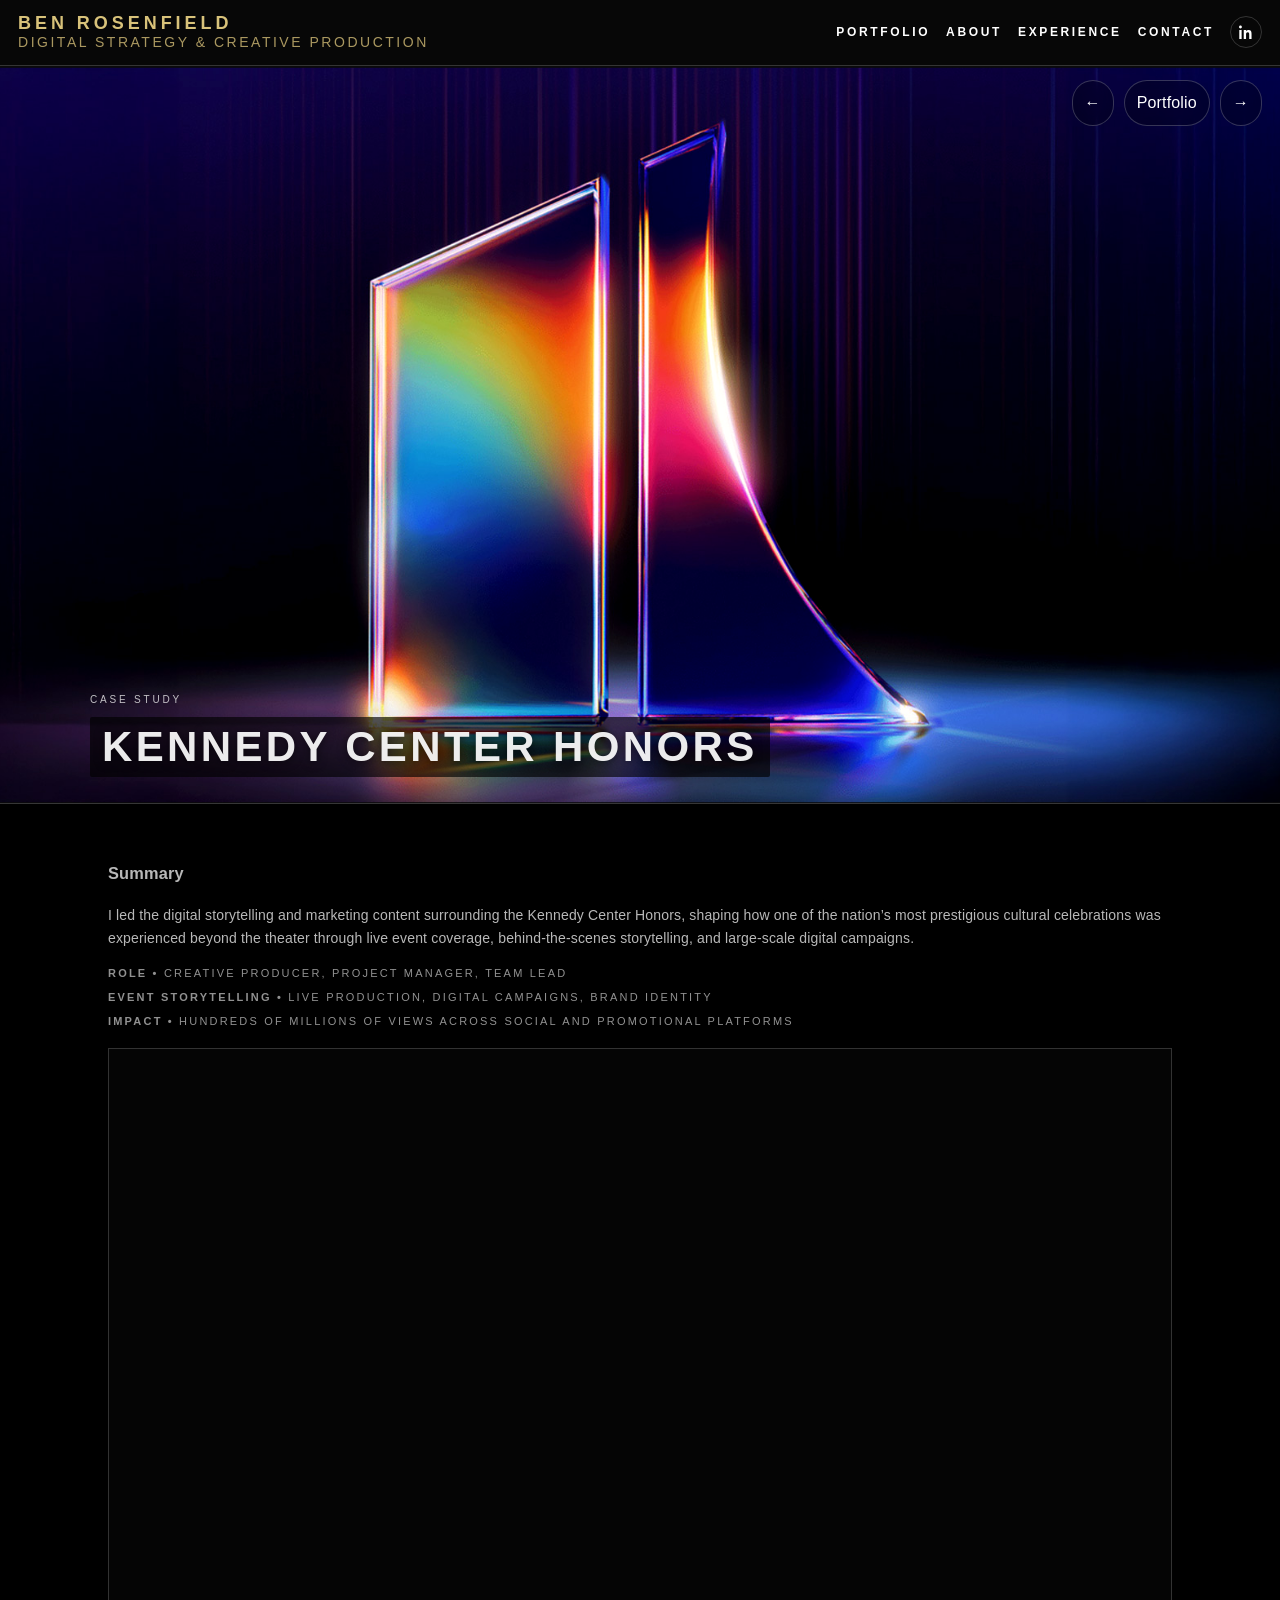
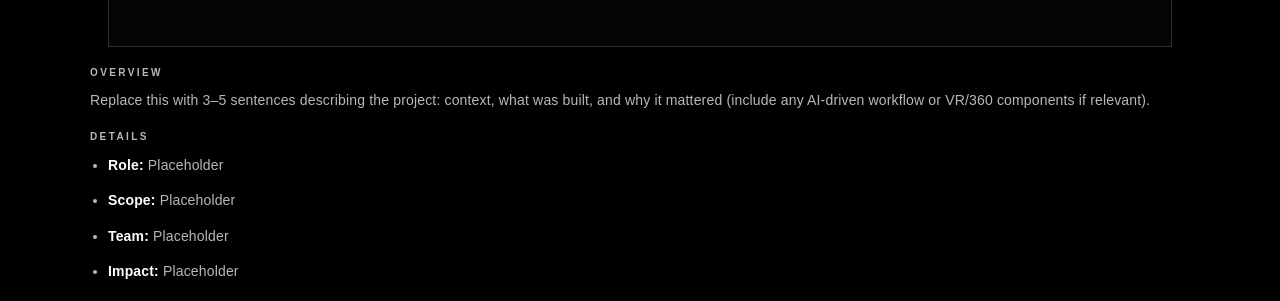
==== project-6.html @ 3759cb50 "Add files via upload" ====
<!doctype html>
<html lang="en"><head>
<meta charset="utf-8"/><meta name="viewport" content="width=device-width, initial-scale=1"/><meta name="robots" content="noindex, nofollow"/>
<title>Ben Rosenfield — Kennedy Center Honors</title><link rel="stylesheet" href="styles.css"/></head>
<body>
<a class="skip" href="#main">Skip to content</a>

  <header class="header">
    <div class="brandwrap">
      <a href="index.html" class="brand">BEN ROSENFIELD</a>
      <div class="tagline">Digital Strategy &amp; Creative Production</div>
    </div>
    <nav class="nav" aria-label="Primary">
      <a href="index.html">Portfolio</a>
      <a href="about.html">About</a>
      <a href="experience.html">Experience</a>
      <a href="contact.html">Contact</a>
      <a href="https://www.linkedin.com/in/brosenfield/" class="pill pill--icon" aria-label="LinkedIn"><svg aria-hidden="true" viewBox="0 0 24 24" focusable="false"><path d="M4.98 3.5C4.98 4.88 3.9 6 2.5 6S0 4.88 0 3.5 1.08 1 2.5 1s2.48 1.12 2.48 2.5zM0.5 8.5h4V24h-4V8.5zM8.5 8.5h3.8v2.1h.1c.5-1 1.9-2.1 4-2.1 4.3 0 5.1 2.8 5.1 6.5V24h-4v-7.5c0-1.8 0-4.1-2.5-4.1s-2.9 1.9-2.9 4V24h-4V8.5z"/></svg></a>
    </nav>
  </header>

<main id="main">
  
  <section class="cover-bleed">
    <div class="project-cover" aria-label="Project cover image">
      <img src="images/project-6.jpg" alt="Kennedy Center Honors cover" />
      <div class="cover-nav" aria-label="Project navigation">
        <a href="project-5.html" aria-label="Previous project">←</a>
        <a href="index.html" aria-label="Back to home">Portfolio</a>
        <a href="project-7.html" aria-label="Next project">→</a>
      </div>
      <div class="cover-inner">
        <div class="cover-max">
          <p class="cover-kicker">Case Study</p>
          <h1 class="cover-title"><span class="cover-title-box">Kennedy Center Honors</span></h1>
        </div>
      </div>
    </div>
  </section>
<section class="section" style="padding-top:22px;">
      <div class="project-meta">
        <h3>Summary</h3>
        <p>I led the digital storytelling and marketing content surrounding the Kennedy Center Honors, shaping how one of the nation’s most prestigious cultural celebrations was experienced beyond the theater through live event coverage, behind-the-scenes storytelling, and large-scale digital campaigns.</p>
        <div class="meta-row meta-row--stack">
          <span><strong>Role •</strong> Creative Producer, Project Manager, Team Lead</span>
          <span><strong>Event Storytelling •</strong> Live Production, Digital Campaigns, Brand Identity</span>
          <span><strong>Impact •</strong> Hundreds of millions of views across social and promotional platforms</span>
        </div>
      
      <div class="embed">
        <div class="embed__frame">
          <iframe
            src="https://www.youtube.com/embed/rbUZBGkKO9M"
            title="YouTube video player"
            loading="lazy"
            allow="accelerometer; autoplay; clipboard-write; encrypted-media; gyroscope; picture-in-picture; web-share"
            referrerpolicy="strict-origin-when-cross-origin"
            allowfullscreen
          ></iframe>
        </div>
      </div>
</div>

    <div class="project-body project-body--stack">
      <div class="panel">
        <h3>Overview</h3>
        <p>Replace this with 3–5 sentences describing the project: context, what was built, and why it mattered (include any AI-driven workflow or VR/360 components if relevant).</p>
      </div>
      <div class="panel">
        <h3>Details</h3>
        <ul>
          <li><strong>Role:</strong> Placeholder</li>
          <li><strong>Scope:</strong> Placeholder</li>
          <li><strong>Team:</strong> Placeholder</li>
          <li><strong>Impact:</strong> Placeholder</li>
        </ul>
      </div>
    </div>
  </section>
</main>
</body></html>
---- styles.css ----
:root{
  --bg:#000000; --fg:#ffffff; --muted:rgba(255,255,255,.72); --hair:rgba(255,255,255,.18); --max:1100px;
}
*{box-sizing:border-box}
html{scroll-behavior:smooth}
body{
  margin:0;
  background:var(--bg);
  color:var(--fg);
  font-family:"Suisse Int'l","Helvetica Neue",Helvetica,Arial,sans-serif;
  line-height:1.5;
  font-weight:400;
  letter-spacing:.01em;
}
a{color:var(--fg);text-decoration:none}
a:hover{opacity:.9}
.skip{position:absolute;left:-999px;top:auto;width:1px;height:1px;overflow:hidden}
.skip:focus{left:16px;top:16px;width:auto;height:auto;padding:10px 12px;background:#fff;color:#000;z-index:9999}
.header{position:sticky;top:0;z-index:10;display:flex;align-items:center;justify-content:space-between;gap:18px;padding:14px 18px;border-bottom:1px solid var(--hair);background:rgba(8,8,8,.9);backdrop-filter:blur(10px)}
.brandwrap{display:flex;flex-direction:column;gap:2px}
.brand{font-weight:600;letter-spacing:.22em;text-transform:uppercase;font-size:18px;line-height:1;color:#d8c27a}
.tagline{color:rgba(216,194,122,.78);font-size:14px;letter-spacing:.18em;text-transform:uppercase;line-height:1.2}
.nav{display:flex;gap:16px;flex-wrap:wrap;align-items:center}
.nav a{font-size:12px;letter-spacing:.22em;text-transform:uppercase;color:var(--fg);font-weight:700}
.nav a:hover{color:rgba(255,255,255,.85)}
.nav a[aria-current="page"]{color:#d8c27a}
.nav .pill{border:1px solid var(--hair);padding:8px 10px;border-radius:999px}
.nav .pill--icon{display:inline-flex;align-items:center;justify-content:center;padding:8px;width:32px;height:32px}
.nav .pill--icon svg{width:14px;height:14px;fill:currentColor}
.hero{padding:34px 18px 18px;border-bottom:1px solid var(--hair)}
.hero__inner{max-width:none;margin:0}
.hero h1{margin:0;font-size:42px;letter-spacing:.02em;font-weight:600}
.hero__sub{margin:8px 0 0;color:var(--muted);font-size:13px;max-width:none;letter-spacing:.02em}
.section{padding:46px 18px 18px;border-bottom:none}
.section--flush{padding-top:0}
.section__head{max-width:var(--max);margin:0 auto 18px}
.section h2{margin:0;font-size:18px;font-weight:600;letter-spacing:.14em;text-transform:uppercase}
.subhead{margin:8px 0 0;color:var(--muted);max-width:80ch;letter-spacing:.02em;font-size:12px}
.bleed{width:100vw;margin-left:calc(50% - 50vw);margin-right:calc(50% - 50vw)}
.grid{display:grid;grid-template-columns:repeat(2,1fr);gap:2px;background:var(--hair)}
@media (max-width: 700px){.grid{grid-template-columns:1fr} .hero h1{font-size:44px}}}

.card{display:block;background:rgba(255,255,255,.02)}
.card__media{aspect-ratio:16/9;overflow:hidden;position:relative;background:linear-gradient(135deg,rgba(255,255,255,.06),rgba(255,255,255,.02))}
.card__media img{width:100%;height:100%;object-fit:cover;transform:scale(1.02);transition:transform .35s ease,opacity .35s ease,filter .35s ease;opacity:.92;filter:saturate(.9) contrast(1.02)}
.card:hover .card__media img{transform:scale(1.06);opacity:1;filter:saturate(1) contrast(1.06)}
.overlay{
  position:absolute;
  left:14px;
  bottom:14px;
  width:fit-content;
  max-width:calc(100% - 28px);
  font-size:12px;
  font-weight:700;
  font-family:"Space Grotesk","Suisse Int'l","Helvetica Neue",Helvetica,Arial,sans-serif;
  letter-spacing:.22em;
  text-transform:uppercase;
  color:rgba(255,255,255,.92);
  text-shadow:0 1px 10px rgba(0,0,0,.6);
  background:rgba(0,0,0,.65);
  padding:8px 10px;
  border-radius:2px;
}
.card__title{padding:14px 18px 16px;font-size:12px;letter-spacing:.14em;text-transform:uppercase;border-top:1px solid var(--hair);color:var(--muted)}
.card:hover .card__title{color:var(--fg)}
.project-hero{padding:40px 18px 18px;border-bottom:1px solid var(--hair)}
.project-hero__inner{max-width:var(--max);margin:0 auto;display:flex;justify-content:space-between;gap:18px;flex-wrap:wrap;align-items:flex-end}
.project-hero h1{margin:0;font-size:28px;font-weight:600;letter-spacing:.06em;text-transform:uppercase}
.project-nav{display:flex;gap:10px;align-items:center}
.arrow{border:1px solid var(--hair);padding:10px 12px;border-radius:999px;color:var(--fg)}
.arrow:hover{background:rgba(255,255,255,.06)}
.project-media{max-width:var(--max);margin:18px auto 0;border:1px solid var(--hair);background:rgba(255,255,255,.02);aspect-ratio:16/9;overflow:hidden}
.project-media img{width:100%;height:100%;object-fit:cover;display:block}
.project-body{max-width:var(--max);margin:18px auto 0;display:grid;grid-template-columns:1.2fr .8fr;gap:18px}
.project-body--stack{grid-template-columns:1fr}
@media (max-width: 900px){.project-body{grid-template-columns:1fr}}
.panel{border:none;background:transparent;padding:0}
.panel h3{margin:0 0 10px;font-size:10px;letter-spacing:.24em;text-transform:uppercase;color:var(--muted);font-weight:700}
.panel p{margin:0;color:var(--muted);font-size:14px;line-height:1.55}
.panel ul{margin:10px 0 0;padding-left:18px;color:var(--muted);font-size:14px;line-height:1.65}
.panel ul > li{margin-top:12px}
.panel ul > li:first-child{margin-top:0}
.panel ul ul{margin-top:8px}
.panel strong{color:var(--fg)}
.about-wrap{max-width:var(--max);margin:0 auto;display:grid;grid-template-columns:.9fr 1.1fr;gap:18px;align-items:stretch}
.about-top .block h3:not(:first-child){margin-top:28px}
@media (max-width: 900px){.about-wrap{grid-template-columns:1fr}}
.photo{border:none;background:transparent;overflow:hidden;display:flex}
.photo img{width:100%;height:100%;object-fit:cover;display:block}
.block{border:none;background:transparent;padding:0}
.block h3{margin:0 0 10px;font-size:10px;letter-spacing:.24em;text-transform:uppercase;color:var(--muted);font-weight:700}
.block p{margin:0;color:var(--muted);font-size:14px;line-height:1.65}
.block ul{margin:10px 0 0;color:var(--muted);font-size:14px;line-height:1.65}
.linkedin-link{display:inline-flex;align-items:center;gap:8px;color:var(--fg);letter-spacing:.16em;text-transform:uppercase;font-size:10px}
.linkedin-link svg{width:18px;height:18px;fill:currentColor}
.awards-image{margin-top:14px;border:none;padding:0;background:transparent}
.awards-image img{width:92%;height:auto;display:block;margin:0 auto}
.logo-grid{display:grid;grid-template-columns:repeat(4,1fr);gap:10px}
@media (max-width: 900px){.logo-grid{grid-template-columns:repeat(3,1fr)}}
@media (max-width: 600px){.logo-grid{grid-template-columns:repeat(2,1fr)}}
.logo{border:1px solid var(--hair);background:rgba(255,255,255,.02);aspect-ratio:16/9;display:grid;place-items:center;overflow:hidden}
.logo img{max-width:80%;max-height:70%;opacity:.9;filter:grayscale(10%) contrast(1.05)}
.form{max-width:var(--max);margin:0 auto;border:none;padding:0;background:transparent}
.field{display:grid;gap:6px;margin-bottom:12px}
label{color:var(--muted);font-size:10px;letter-spacing:.22em;text-transform:uppercase}
input,textarea{width:100%;background:rgba(255,255,255,.02);border:1px solid var(--hair);color:var(--fg);padding:12px 12px;font-size:14px;outline:none}
input:focus,textarea:focus{border-color:rgba(242,242,242,.35)}
textarea{min-height:140px;resize:vertical}
.actions{display:flex;gap:12px;flex-wrap:wrap;align-items:center}
button{background:rgba(255,255,255,.10);border:1px solid rgba(255,255,255,.22);color:var(--fg);padding:12px 14px;letter-spacing:.20em;text-transform:uppercase;font-size:10px;cursor:pointer}
button:hover{background:rgba(255,255,255,.14)}
.footer{padding:18px;display:flex;justify-content:space-between;gap:18px;flex-wrap:wrap;color:var(--muted)}
.footer a{color:var(--muted)}

.content{max-width:var(--max);margin:0 auto;display:grid;gap:18px}
.content--two{grid-template-columns:1fr 1fr}
@media (max-width: 900px){.content--two{grid-template-columns:1fr}}
.rule{border-top:1px solid var(--hair); margin:0}

@keyframes logo-strip-scroll{
  0%{transform:translateX(0)}
  100%{transform:translateX(-50%)}
}
.logo-strip{
  border-top:none;
  border-bottom:1px solid var(--hair);
  background:rgba(255,255,255,.02);
  padding:18px 0 10px;
  overflow:hidden;
}
.logo-strip__track{
  display:flex;
  width:max-content;
  animation:logo-strip-scroll 80s linear infinite;
  padding:0 18px;
}
.logo-strip__track img{
  height:72px;
  width:auto;
  display:block;
  opacity:.92;
}
@media (max-width: 700px){
  .logo-strip__track img{height:56px}
  .logo-strip__track{animation-duration:100s}
}


/* GoodFight-style project cover */
.cover-bleed{width:100vw;margin-left:calc(50% - 50vw);margin-right:calc(50% - 50vw)}
.project-cover{
  position:relative;
  height:min(82vh, 820px);
  border-bottom:1px solid var(--hair);
  overflow:hidden;
  background: #0a0a0a;
}
.project-cover img{
  position:absolute; inset:0;
  width:100%; height:100%;
  object-fit:contain;
  transform:scale(1.02);
  filter:saturate(.95) contrast(1.05);
}
.project-cover::after{
  content:"";
  position:absolute; inset:0;
  background:none;
}
.cover-inner{
  position:relative;
  height:100%;
  display:flex;
  flex-direction:column;
  justify-content:flex-end;
  padding:22px 18px 26px;
}
.cover-max{max-width:var(--max); margin:0 auto; width:100%}
.cover-kicker{
  color:rgba(242,242,242,.78);
  font-size:10px;
  letter-spacing:.28em;
  text-transform:uppercase;
  margin:0 0 10px;
}
.cover-title{
  margin:0;
  font-size:42px;
  font-weight:600;
  letter-spacing:.08em;
  line-height:1.05;
  text-transform:uppercase;
}
.cover-title-box{
  display:inline-block;
  background:rgba(0,0,0,.65);
  color:rgba(255,255,255,.92);
  padding:8px 12px;
  border-radius:2px;
  text-shadow:0 1px 10px rgba(0,0,0,.6);
}
@media (max-width: 700px){ .cover-title{font-size:32px} }

.cover-nav{
  position:absolute;
  top:14px;
  right:18px;
  display:flex;
  gap:10px;
  z-index:2;
}
.cover-nav a{
  border:1px solid rgba(242,242,242,.22);
  background:rgba(0,0,0,.25);
  padding:10px 12px;
  border-radius:999px;
  color:var(--fg);
  backdrop-filter: blur(8px);
}
.cover-nav a:hover{background:rgba(0,0,0,.40)}

/* Make project section feel like a quiet caption area */
.project-meta{
  max-width:var(--max);
  margin:0 auto;
  padding:18px 18px 0;
  color:var(--muted);
  font-size:14px;
  line-height:1.65;
}
.project-meta .meta-row{
  display:flex;
  gap:10px;
  flex-wrap:wrap;
  font-size:11px;
  letter-spacing:.20em;
  text-transform:uppercase;
  color:rgba(242,242,242,.60);
  margin-top:10px;
}
.project-meta .meta-row--stack{
  flex-direction:column;
  align-items:flex-start;
  gap:6px;
}

/* Tighter hero variant (used on About) */
.hero--tight{padding:34px 18px 18px;border-bottom:1px solid var(--hair)}
.hero--tight .hero__inner{max-width:none;margin:0}
.hero--tight h1{font-size:40px}
.hero--tight .hero__sub{font-size:13px;max-width:none}
@media (max-width: 700px){ .hero--tight h1{font-size:32px} }

/* Global tighter hero */
@media (max-width: 700px){ .hero h1{font-size:32px} }

/* About page layout */
.about-card{max-width:var(--max);margin:0 auto;border:3px solid #ffffff;background:rgba(255,255,255,.02);padding:16px}
.about-top{display:grid;grid-template-columns:.9fr 1.1fr;gap:18px;align-items:stretch}
.about-bottom{max-width:var(--max);margin:18px auto 0;display:grid;grid-template-columns:1fr 1fr;gap:18px;align-items:start}
@media (max-width: 900px){
  .about-top{grid-template-columns:1fr}
  .about-bottom{grid-template-columns:1fr}
}

/* Responsive video embed */
.embed{
  max-width:var(--max);
  margin:18px auto 0;
}
.embed__frame{
  border:1px solid var(--hair);
  background:rgba(255,255,255,.02);
  aspect-ratio:16 / 9;
  overflow:hidden;
}
.playlist-player{display:grid;gap:14px}
.playlist-strip{
  display:flex;
  gap:8px;
  overflow-x:auto;
  padding:10px 18px 14px;
  scroll-snap-type:x mandatory;
}
.playlist-tile{
  scroll-snap-align:start;
  flex:0 0 260px;
  border:1px solid rgba(255,255,255,.08);
  background:rgba(255,255,255,.015);
  padding:10px;
  display:grid;
  gap:8px;
  text-align:left;
  color:var(--fg);
  cursor:pointer;
}
.playlist-tile img{
  width:100%;
  height:auto;
  display:block;
  border-radius:2px;
}
.playlist-tile span{
  font-size:13px;
  letter-spacing:.10em;
  text-transform:uppercase;
  font-weight:700;
}
.playlist-tile.is-active{
  border-color:rgba(255,255,255,.22);
  background:rgba(255,255,255,.04);
}
.embed__frame iframe{
  width:100%;
  height:100%;
  border:0;
  display:block;
}
.embed__note{
  margin:10px 0 0;
  color:var(--muted);
  font-size:13px;
}
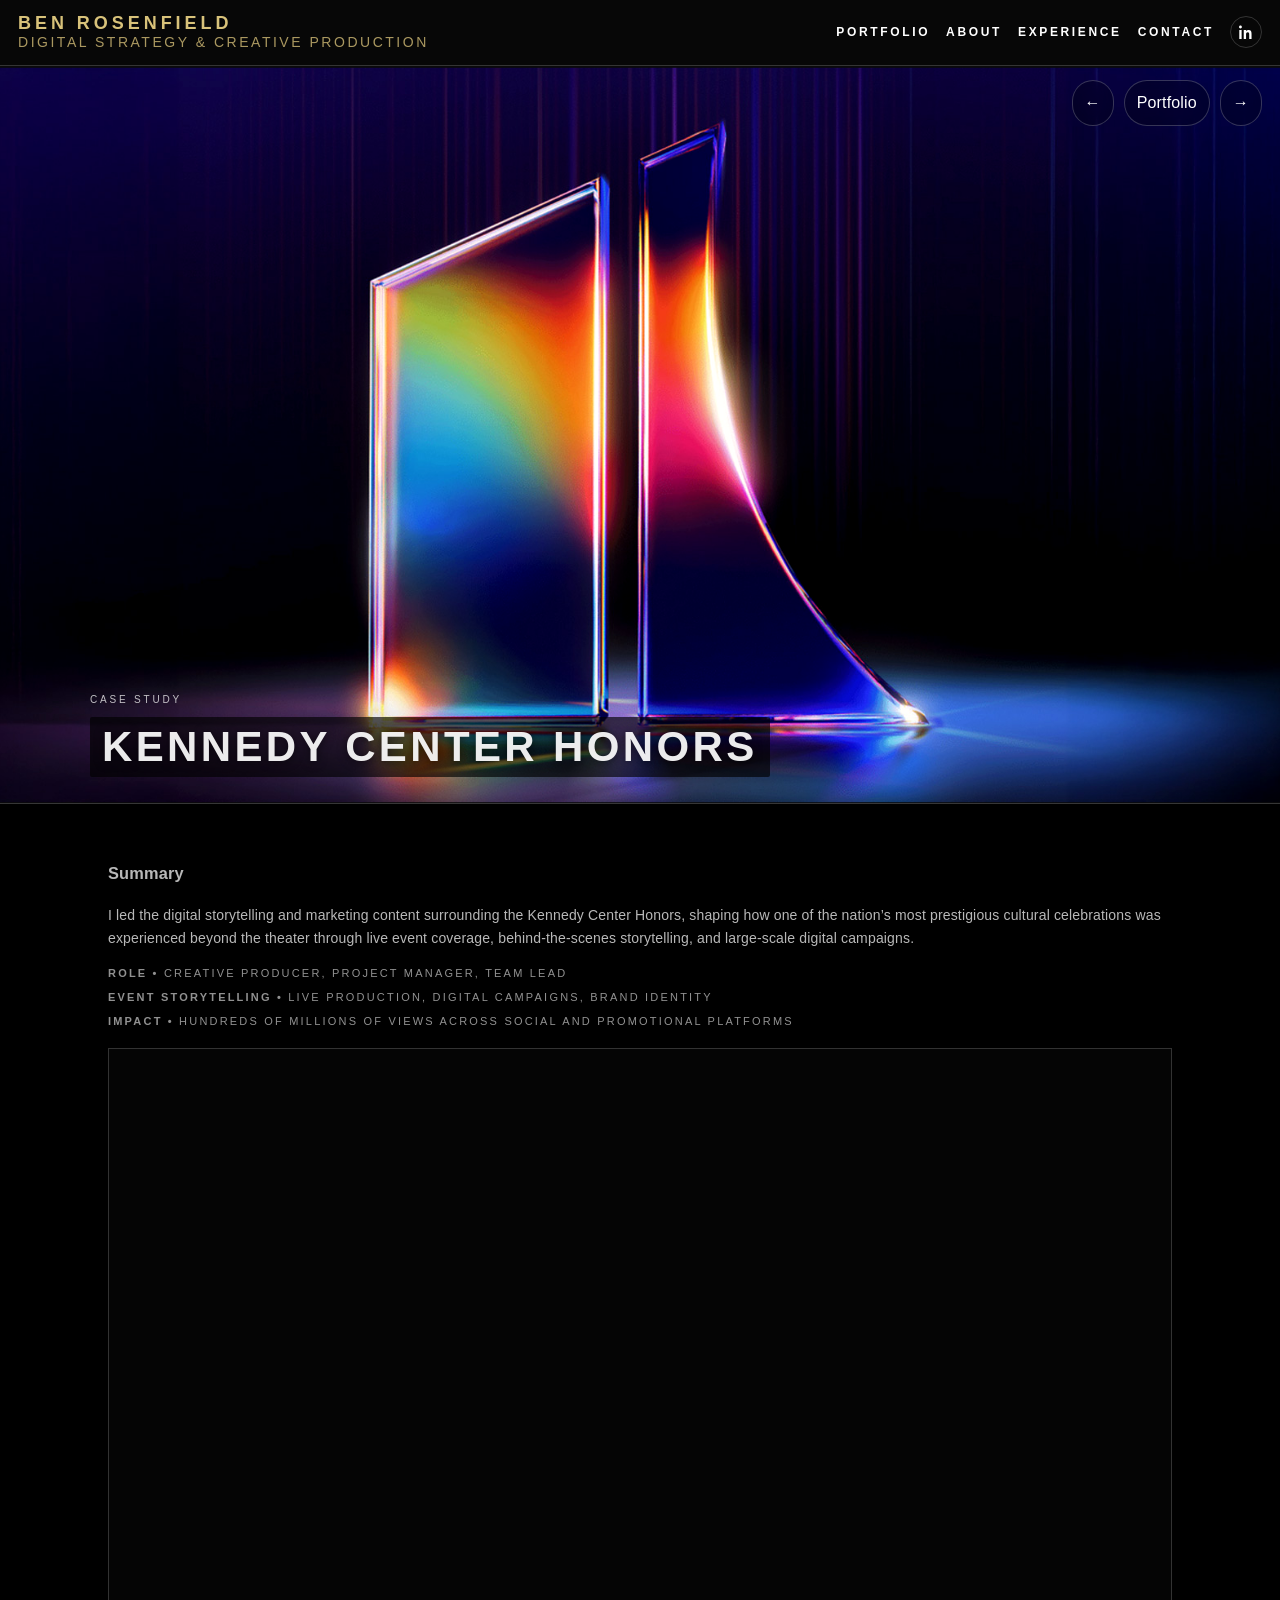
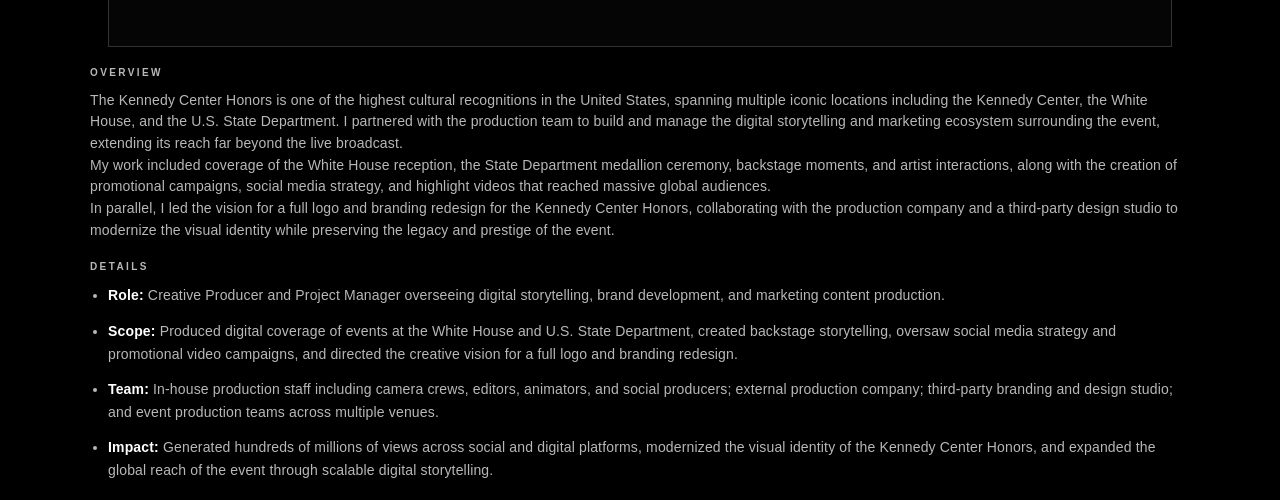
==== commit 4d97ae96: "Add files via upload" ====
--- a/project-6.html
+++ b/project-6.html
@@ -64,15 +64,17 @@
     <div class="project-body project-body--stack">
       <div class="panel">
         <h3>Overview</h3>
-        <p>Replace this with 3–5 sentences describing the project: context, what was built, and why it mattered (include any AI-driven workflow or VR/360 components if relevant).</p>
+        <p>The Kennedy Center Honors is one of the highest cultural recognitions in the United States, spanning multiple iconic locations including the Kennedy Center, the White House, and the U.S. State Department. I partnered with the production team to build and manage the digital storytelling and marketing ecosystem surrounding the event, extending its reach far beyond the live broadcast.</p>
+        <p>My work included coverage of the White House reception, the State Department medallion ceremony, backstage moments, and artist interactions, along with the creation of promotional campaigns, social media strategy, and highlight videos that reached massive global audiences.</p>
+        <p>In parallel, I led the vision for a full logo and branding redesign for the Kennedy Center Honors, collaborating with the production company and a third-party design studio to modernize the visual identity while preserving the legacy and prestige of the event.</p>
       </div>
       <div class="panel">
         <h3>Details</h3>
         <ul>
-          <li><strong>Role:</strong> Placeholder</li>
-          <li><strong>Scope:</strong> Placeholder</li>
-          <li><strong>Team:</strong> Placeholder</li>
-          <li><strong>Impact:</strong> Placeholder</li>
+          <li><strong>Role:</strong> Creative Producer and Project Manager overseeing digital storytelling, brand development, and marketing content production.</li>
+          <li><strong>Scope:</strong> Produced digital coverage of events at the White House and U.S. State Department, created backstage storytelling, oversaw social media strategy and promotional video campaigns, and directed the creative vision for a full logo and branding redesign.</li>
+          <li><strong>Team:</strong> In-house production staff including camera crews, editors, animators, and social producers; external production company; third-party branding and design studio; and event production teams across multiple venues.</li>
+          <li><strong>Impact:</strong> Generated hundreds of millions of views across social and digital platforms, modernized the visual identity of the Kennedy Center Honors, and expanded the global reach of the event through scalable digital storytelling.</li>
         </ul>
       </div>
     </div>
